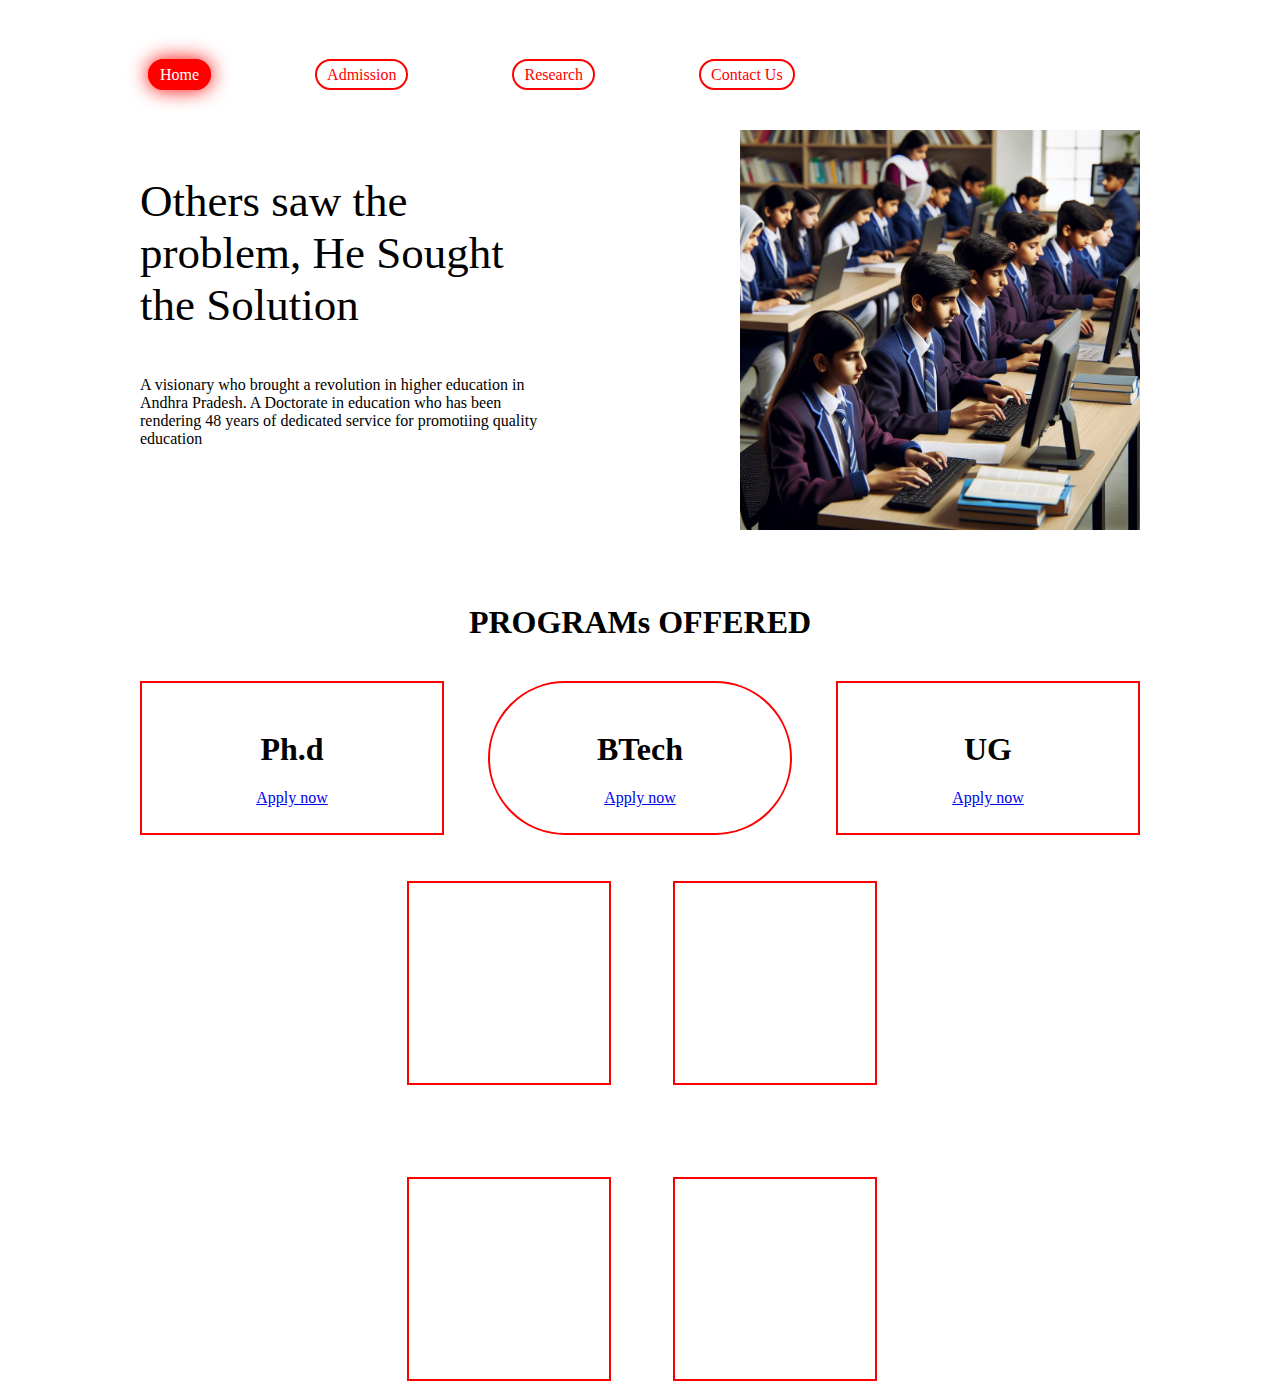
==== index.html @ 2175f824 "Add files via upload" ====
<!DOCTYPE html>
<html lang="en">
<head>
    <meta charset="UTF-8">
    <meta name="viewport" content="width=device-width, initial-scale=1.0">
    <link rel="stylesheet" href="index.css">
    <title>Home</title>
</head>
<body>
<nav>
    <div class="Nav">
        <ul>
    <li class="N1"><a class="n1" href="index.html">Home</a></li>
    <li class="N2"><a class="n2" href="admission.html">Admission</a></li>
    <li class="N3"><a class="n3" href="research.html">Research</a></li>
    <li class="N4"><a class="n4" href="contact_us.html">Contact Us</a></li>
</ul>
    </div>
</nav>
<div class="dc">
    <div class="d1">
        <div style="width: 400px;margin-right: 20px;">
            <p style="font-size: 45px;">Others saw the problem, He Sought the Solution</p>
            <p>A visionary who brought a revolution in higher education in Andhra Pradesh.
                 A Doctorate in education who has been rendering 48 years of dedicated service for promotiing quality education</p>

        </div>
        <div>
        <img  style="height: 400px;" src="image copy.png">

        </div>


    </div>
    <h1 class="po">PROGRAMs OFFERED</h1>
    <div class="d2" style="width: 1000px;height: 200px;">
        <div class="po1">
            <h1 class="course_name">Ph.d</h1>
            <a class="an" href="admission.html">Apply now</a>
        </div>
        <div class="po2">
            <h1 class="course_name">BTech </h1>
            <a class="an" href="admission.html">Apply now</a>
        </div>
        <div class="po3">
            <h1 class="course_name"> UG</h1>
            <a class="an" href="admission.html">Apply now</a>
        </div>

    </div>
    <div class="d3">
        <div class="d3_1">
            <img src="https://media.istockphoto.com/id/1332441775/photo/university-student-sitting-outside-on-steps-and-using-laptop.jpg?s=612x612&w=0&k=20&c=tvWe__0WlB0r4SgETU9f2VpFcuGUVgyXMxHkrVwsjpI=" alt="">

        </div>
        <div class="d3_2"> 
            <div class="d3_2_1"></div>
            <div class="d3_2_2"></div>
        </div>
        <div class="d3_3">
            <div class="d3_3_1"></div>
            <div class="d3_3_1"></div>
        </div>
        <div class="d3_4">
            <div></div>
            <div></div>
            <div></div>
        </div>


    </div>

</div>
</body>
</html>
---- index.css ----
.Nav{
    display: flex;
    justify-content: left;
    margin-top: 50px;
    margin-bottom: 30px;
}
.n1{
  color: white;
  text-decoration: none;

}
.Nav li{
    margin-left: 100px;
    border: red 2px solid;
    border-radius: 20px;
    padding: 5px 10px;
    transition: .3s ease-in-out;
    display: inline;
}
.n3,.n2,.n4{
    color: red;
    text-decoration: none;
}
.Nav li:hover{
    background-color: red;
    color: white;
    
    box-shadow: red 0 0 20px;
    transform:translateY(-3px);

}
.N1{
    background-color: red;
    color: white;
    scale:1.2;
    box-shadow: red 0 0 20px;
    transform:translateY(-3px);
  
}
.Nav li a:hover{
    color: white;
}
.dc{
    align-items: center;
    display: flex;
    flex-direction: column;
    margin:0px 50px;
}
.d1{
    display: flex;
    flex-direction: row;
    justify-content: space-between;
    width: 1000px;
}
.d2{
    display: flex;
    flex-direction: row;
    justify-content: space-between;
}
.po{
    margin-top: 70px;
    margin-bottom: 40px;
}
.po1,.po2,.po3{
    border:2px red solid; 
    width: 300px;
    height: 150px;
    transition: .3s ease-in-out;
    display:flex;
    justify-content: center;
    flex-direction: column;
    align-items: center;
   
}
.po2{
    border-radius: 400px;
}
.po1:hover,.po2:hover,.po3:hover{
    box-shadow: red 0 0 10px;
    scale: 1.02;
}
.d3{
    width: 1000px;
    display: flex;
    flex-direction: row;
    justify-content: space-between;
}
.d3_1,.d3_2,.d3_3,.d3_4{
    width: 200px;
    height: 500px;


}
.d3_2,.d3_3{
    display: flex;
    flex-direction: column;
    justify-content: space-between;

}
.d3_2_1,.d3_2_2,.d3_3_1,.d3_3_2{
    border: solid 2px red;
    width: 200px;
    height: 200px; 
}
.d3_1{
    overflow: hidden;
    display: flex;
    align-items: center;
    justify-content: center;
    
}
.d3_1 img{
    height: 100%;
    
    
    
}
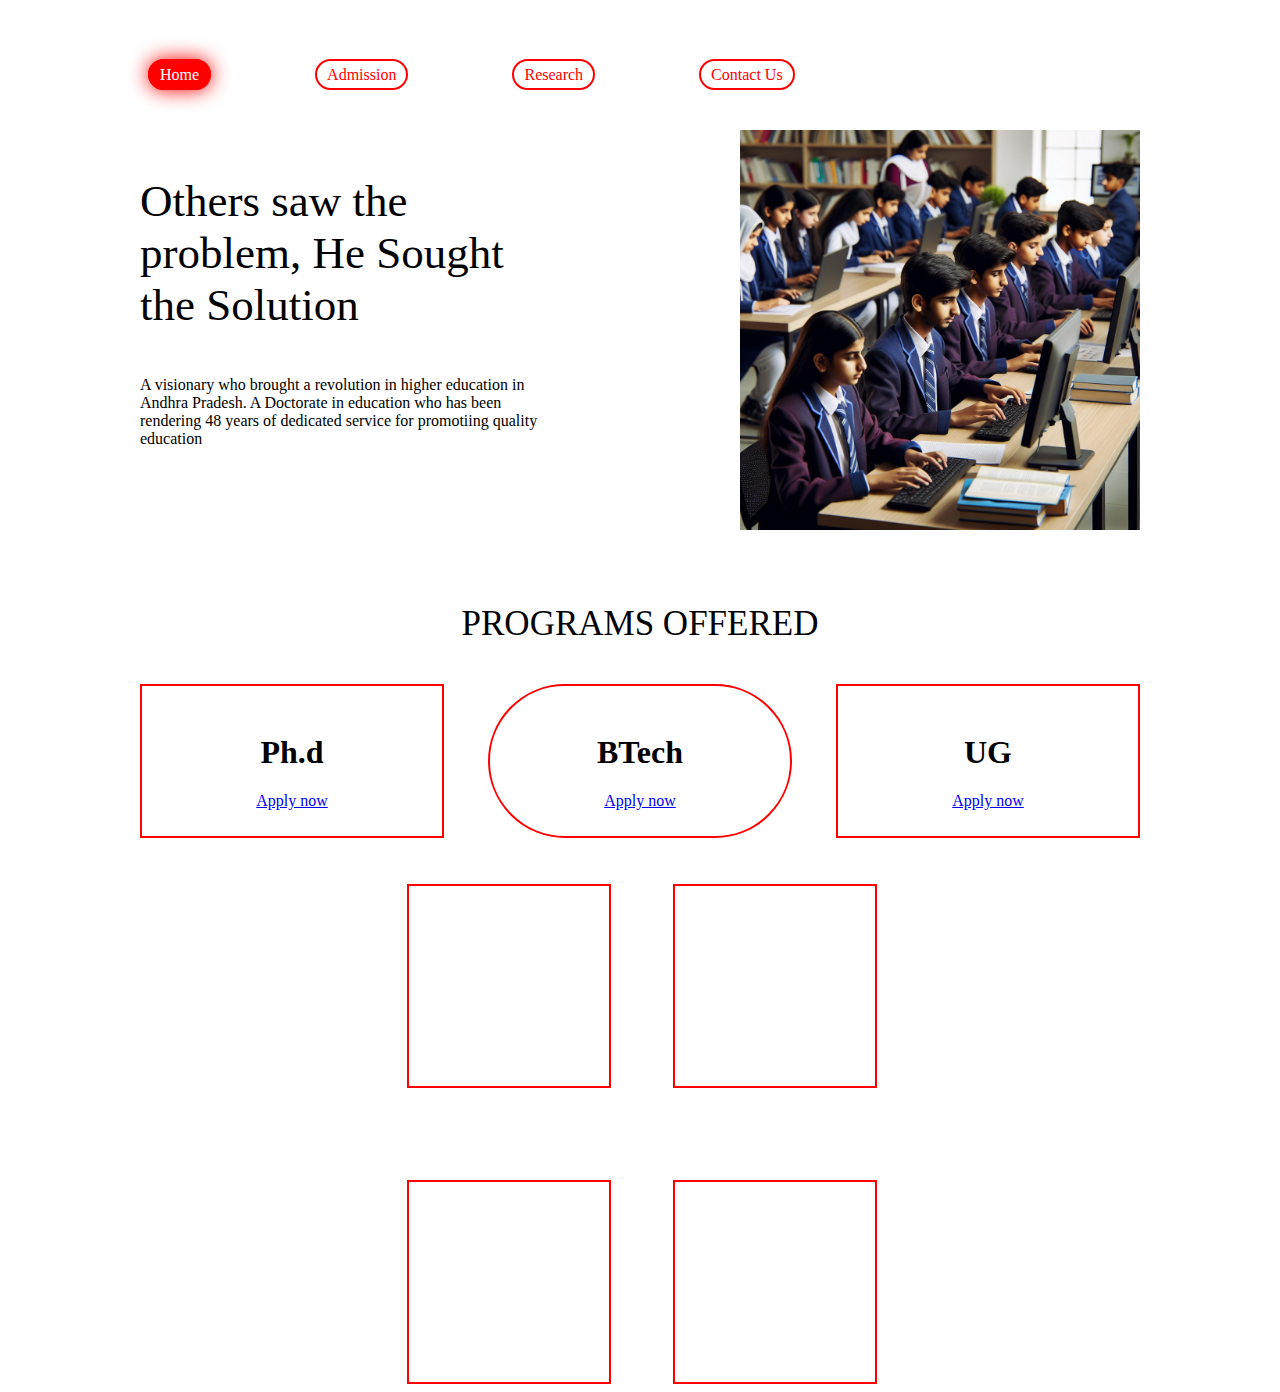
==== commit d929af4a: "smk" ====
--- a/index.html
+++ b/index.html
@@ -32,7 +32,7 @@
 
 
     </div>
-    <h1 class="po">PROGRAMs OFFERED</h1>
+    <p class="po" style="font-size: 35px;">PROGRAMS OFFERED</p>
     <div class="d2" style="width: 1000px;height: 200px;">
         <div class="po1">
             <h1 class="course_name">Ph.d</h1>
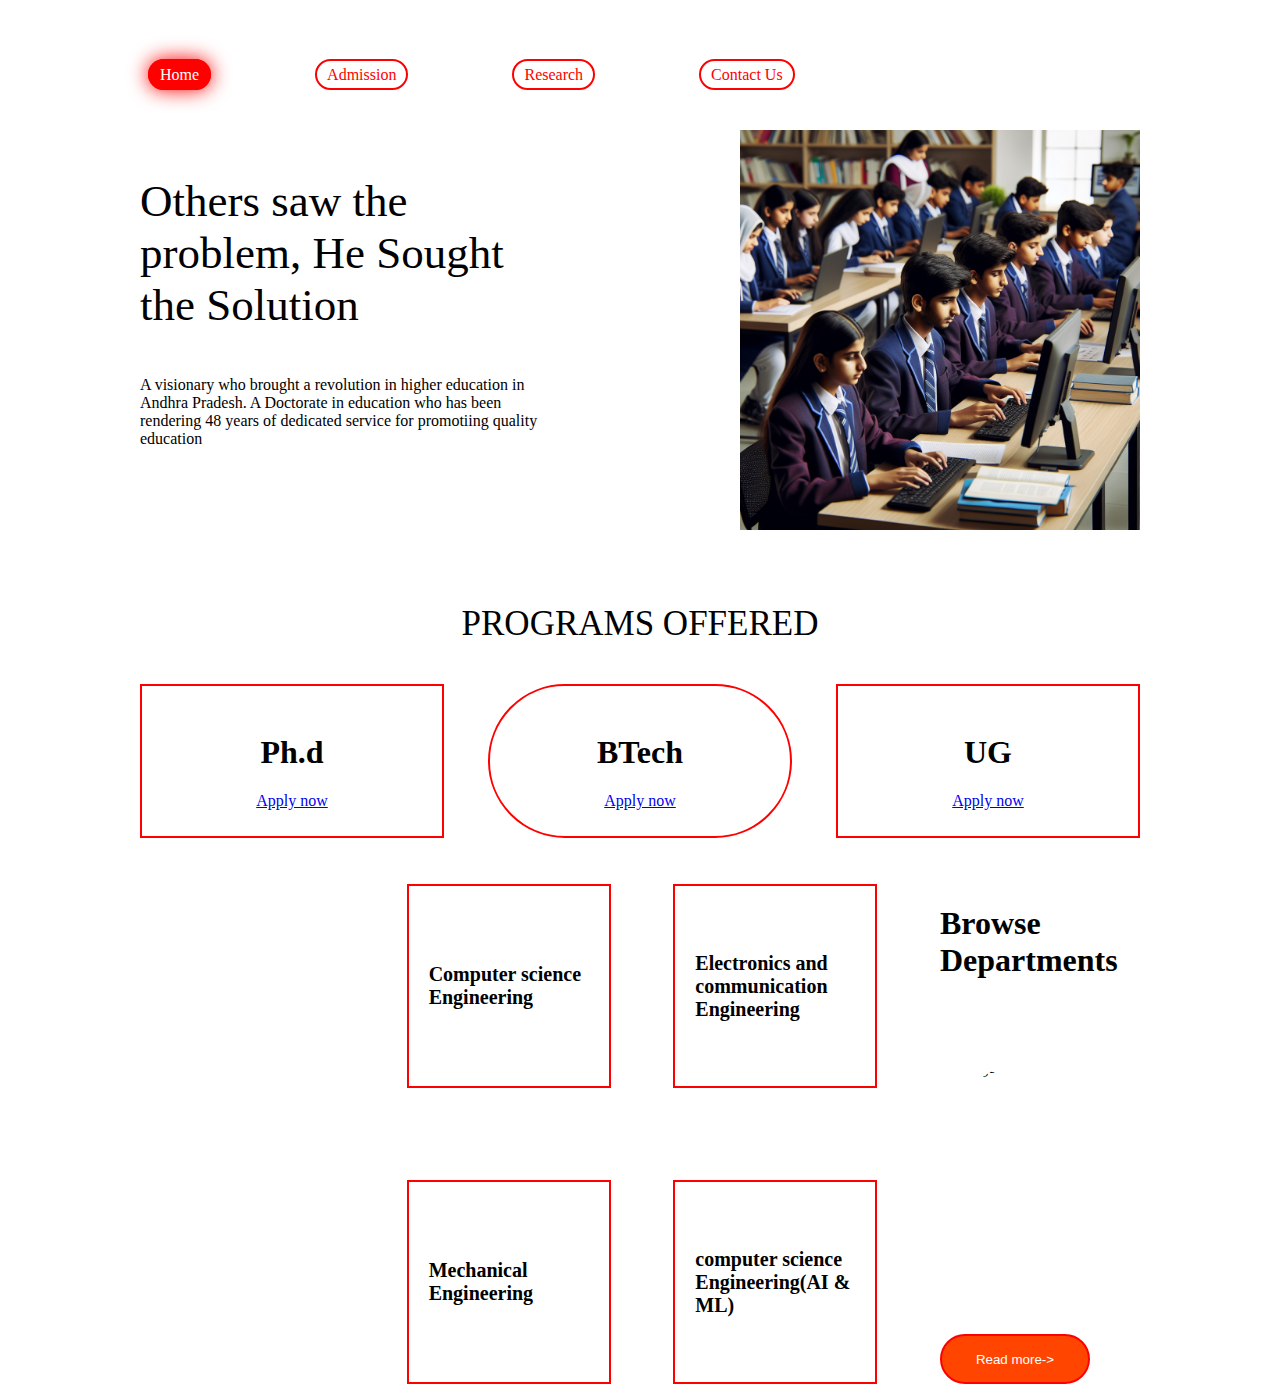
==== commit d9c3ae4f: "smk" ====
--- a/index.html
+++ b/index.html
@@ -54,17 +54,31 @@
 
         </div>
         <div class="d3_2"> 
-            <div class="d3_2_1"></div>
-            <div class="d3_2_2"></div>
+            <div class="d3_2_1">
+                <h2>Computer science Engineering</h2>
+            </div>
+            <div class="d3_2_2">
+                <h2>Mechanical Engineering</h2>
+            </div>
         </div>
         <div class="d3_3">
-            <div class="d3_3_1"></div>
-            <div class="d3_3_1"></div>
+            <div class="d3_3_1">
+                <h2>Electronics and communication Engineering</h2>
+            </div>
+            <div class="d3_3_1">
+                <h2>computer science Engineering(AI & ML)</h2>
+            </div>
         </div>
         <div class="d3_4">
-            <div></div>
-            <div></div>
-            <div></div>
+            <div class="d3_4_1">
+                <h1>Browse Departments</h1>
+            </div>
+            <div class="d3_4_2">
+                <img style="height: 300px;" src="https://vignan.ac.in/newvignan/assets/images/brws-img2.jpg" alt="image">
+            </div>
+            <div class="d3_4_3">
+                <button>Read more-></button>
+            </div>
         </div>
 
 
--- a/index.css
+++ b/index.css
@@ -111,7 +111,50 @@
 }
 .d3_1 img{
     height: 100%;
-    
-    
+}
+.d3_2 div,.d3_3 div{
+    display: flex;
+   
+    justify-content: center;
+    align-items: center;
+
+}
+.d3_2 div:hover,.d3_3 div:hover{
+    background-color: red;
+    color: white;
+}
+.d3_2 div h2,.d3_3 div h2{
+    font-size: 20px;
+    margin:0px 20px;
     
 }
+.d3_4{
+    display: flex;
+    flex-direction: column;
+    justify-content: space-between;
+}
+.d3_4_1{
+    height: 100px;
+
+}
+.d3_4_2{
+    height: 200px;
+    width: 200px;
+    border-radius: 100px;
+    overflow: hidden;
+    
+}
+.d3_4_3 button{
+    border-radius: 200px;
+    width: 150px;
+    height: 50px;
+    background-color: orangered;
+    color: white;
+    border: solid 2px red;
+}
+.d3_4_3 button:hover{
+    background-color: red;
+    color: white;
+    scale:1.02;
+    box-shadow: red 0 0 20px;
+}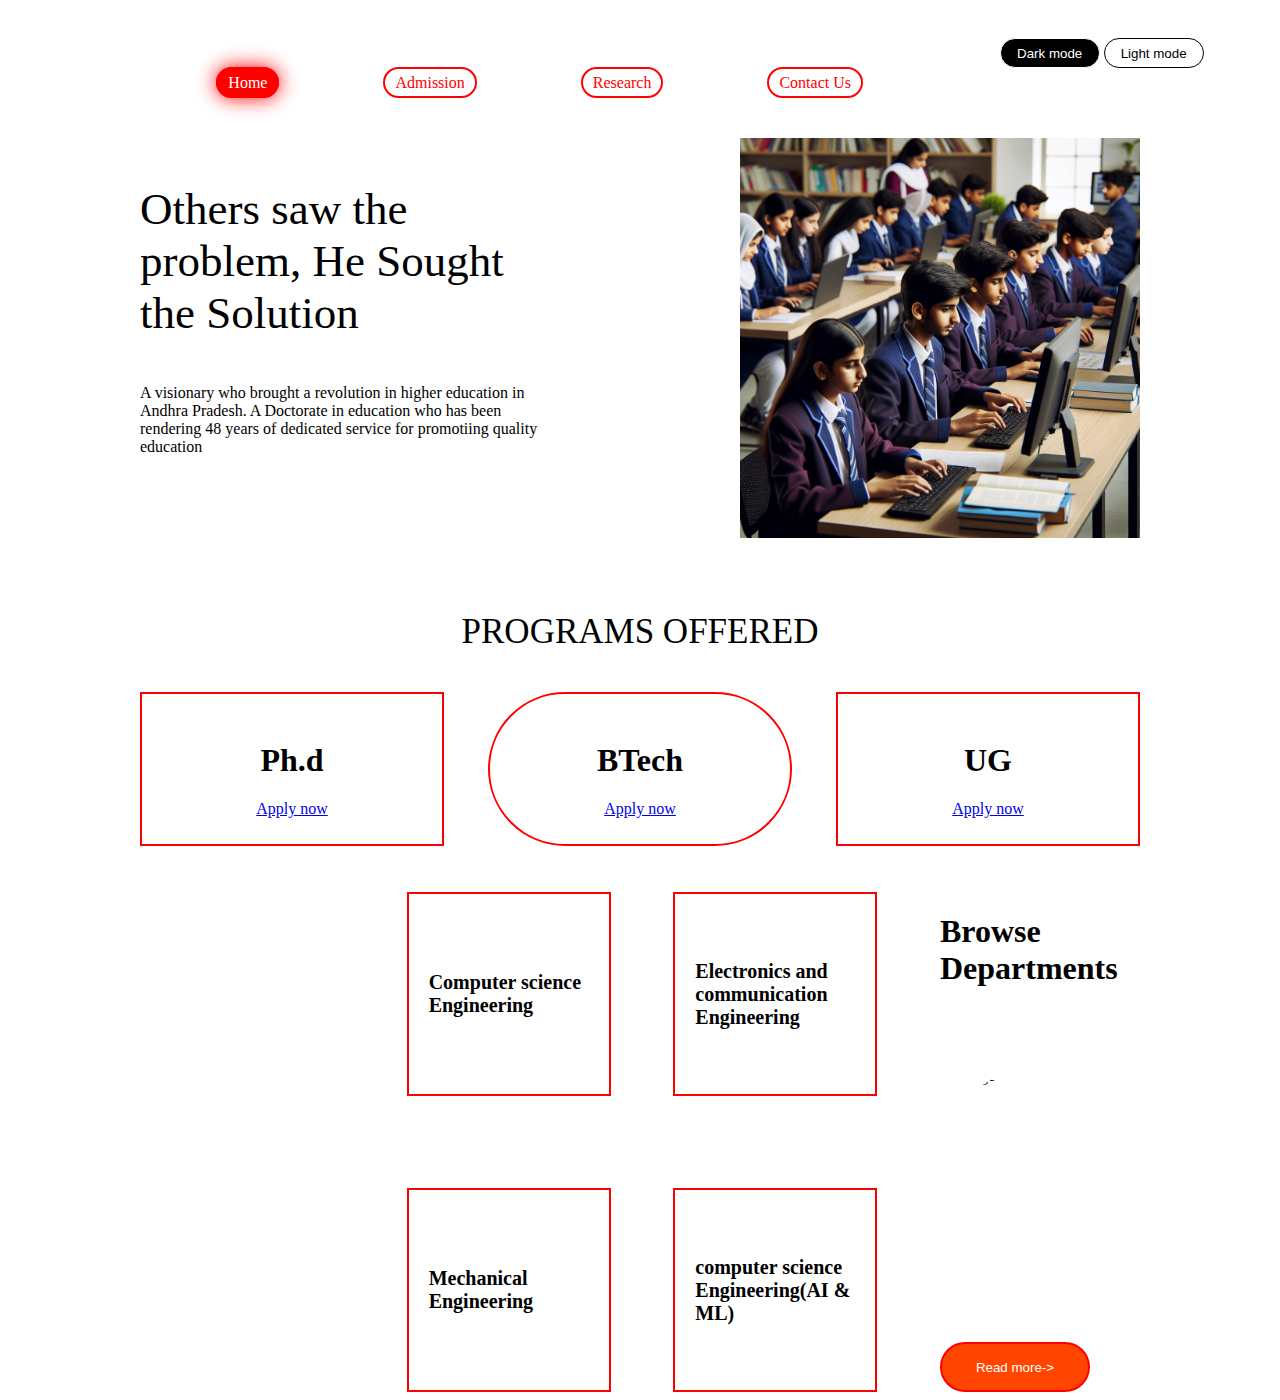
==== commit 7e07b9d6: "smk" ====
--- a/index.html
+++ b/index.html
@@ -4,10 +4,11 @@
     <meta charset="UTF-8">
     <meta name="viewport" content="width=device-width, initial-scale=1.0">
     <link rel="stylesheet" href="index.css">
+    <link rel="stylesheet" href="style.css">
     <title>Home</title>
 </head>
 <body>
-<nav>
+<nav class="nav">
     <div class="Nav">
         <ul>
     <li class="N1"><a class="n1" href="index.html">Home</a></li>
@@ -16,6 +17,22 @@
     <li class="N4"><a class="n4" href="contact_us.html">Contact Us</a></li>
 </ul>
     </div>
+    <div>
+        <button class="dl" onclick="darkMode()"> Dark mode</button>
+        <button class="ld" onclick="lightMode()">Light mode</button>
+      </div>
+      <script>
+        function darkMode(){
+          let element=document.body;
+          element.style.color="white"
+          element.style.backgroundColor="black"
+        }
+        function lightMode(){
+          let element=document.body;
+          element.style.color="black"
+          element.style.backgroundColor="white"
+        }
+      </script>
 </nav>
 <div class="dc">
     <div class="d1">
--- a/index.css
+++ b/index.css
@@ -140,7 +140,7 @@
 .d3_4_2{
     height: 200px;
     width: 200px;
-    border-radius: 100px;
+    border-radius: 101px;
     overflow: hidden;
     
 }
--- a/style.css
+++ b/style.css
@@ -0,0 +1,22 @@
+.dl{
+background-color: black;
+color: white;
+border-radius: 50px;
+border: solid white 1px;
+width: 100px;
+height: 30px;
+margin-top: 30px;
+}
+.ld{
+    background-color: rgb(255, 255, 255);
+    color: rgb(0, 0, 0);
+    border-radius: 50px;
+    border: solid rgb(0, 0, 0) 1px;
+    width: 100px;
+height: 30px;
+margin-top: 30px;
+}
+.nav{
+    display: flex;
+    justify-content: space-around;
+}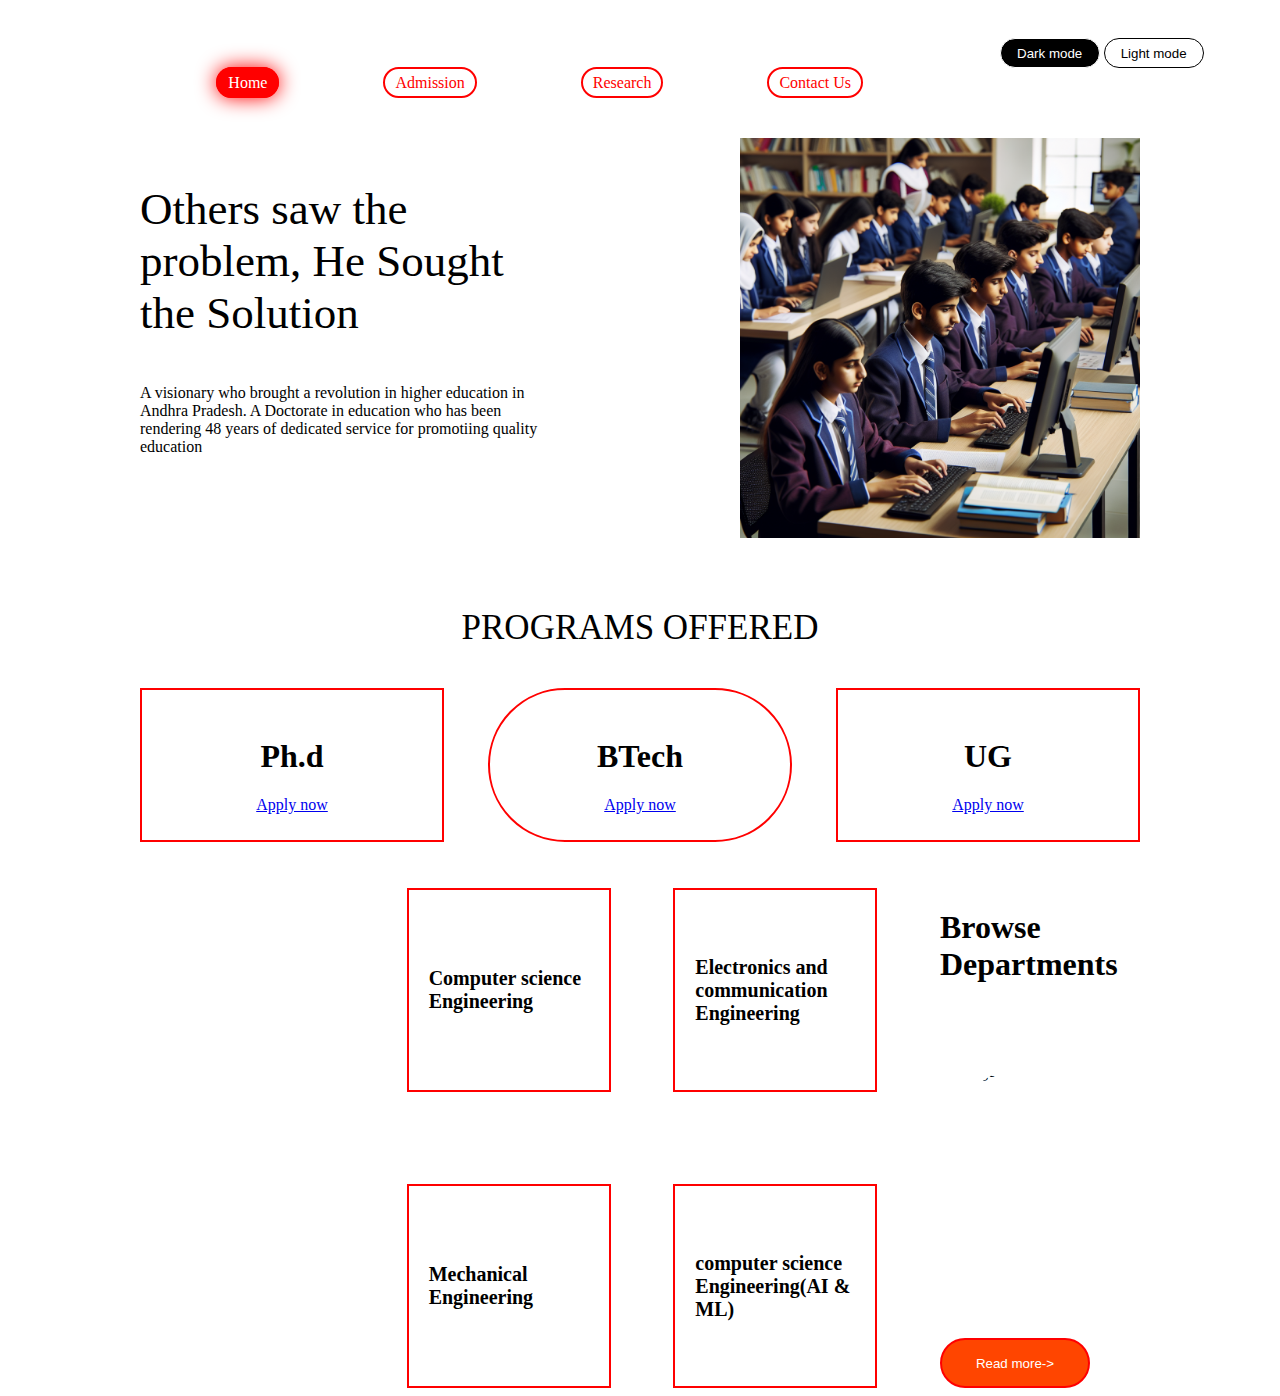
==== commit 7152500c: "smk" ====
--- a/index.html
+++ b/index.html
@@ -34,7 +34,9 @@
         }
       </script>
 </nav>
+
 <div class="dc">
+   
     <div class="d1">
         <div style="width: 400px;margin-right: 20px;">
             <p style="font-size: 45px;">Others saw the problem, He Sought the Solution</p>
@@ -42,8 +44,7 @@
                  A Doctorate in education who has been rendering 48 years of dedicated service for promotiing quality education</p>
 
         </div>
-        <div>
-        <img  style="height: 400px;" src="image copy.png">
+        <div class="sl">
 
         </div>
 
--- a/index.css
+++ b/index.css
@@ -52,6 +52,27 @@
     justify-content: space-between;
     width: 1000px;
 }
+.sl{
+    background-image: url("image copy.png");
+    background-size: cover;
+    background-repeat: no-repeat;  
+    background-position: center;
+    height: 400px;
+    width: 400px;
+    animation: animate infinite 10s ease-out;
+}
+@keyframes animate{
+    33%{
+        background-image: url("360_F_388979227_lKgqMJPO5ExItAuN4tuwyPeiknwrR7t2.jpg");
+    }
+    66%{
+        background-image: url("6568e143bfb754040027326a_Indian Student Mobility in 2023.jpg");
+    }
+    99%{
+        background-image: url("image copy.png")
+    }
+}
+
 .d2{
     display: flex;
     flex-direction: row;
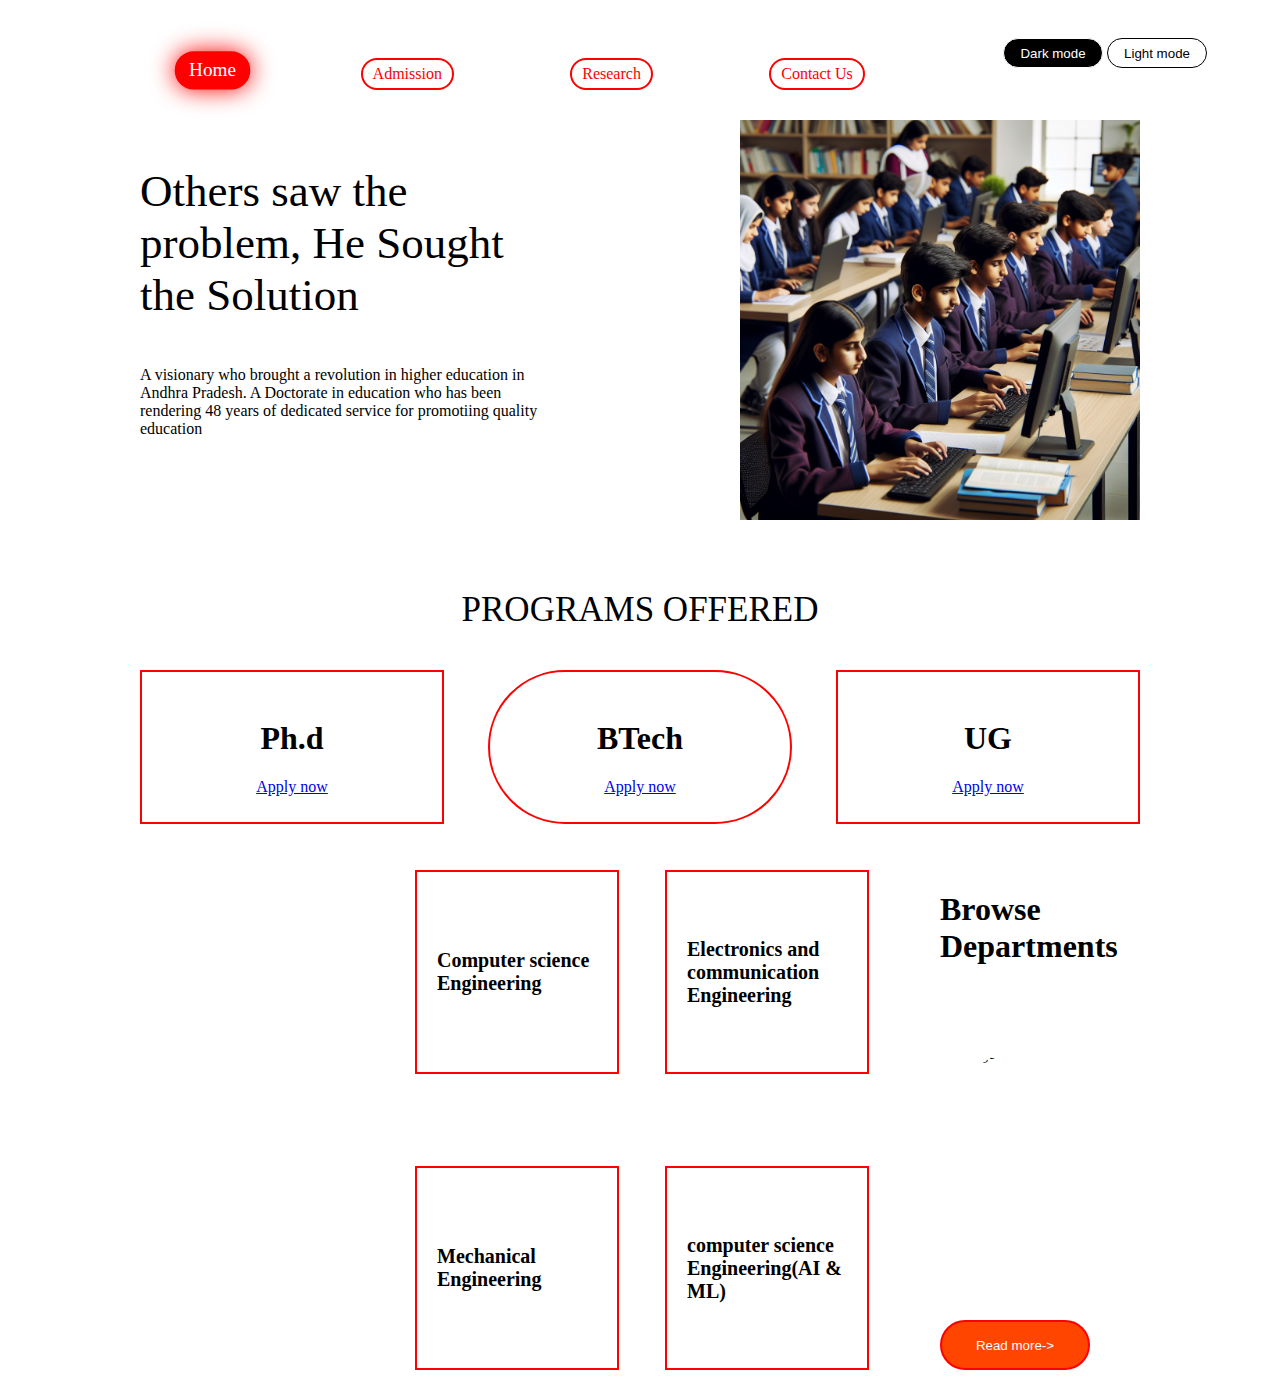
==== commit 420a177f: "smk" ====
--- a/index.html
+++ b/index.html
@@ -10,12 +10,11 @@
 <body>
 <nav class="nav">
     <div class="Nav">
-        <ul>
-    <li class="N1"><a class="n1" href="index.html">Home</a></li>
-    <li class="N2"><a class="n2" href="admission.html">Admission</a></li>
-    <li class="N3"><a class="n3" href="research.html">Research</a></li>
-    <li class="N4"><a class="n4" href="contact_us.html">Contact Us</a></li>
-</ul>
+        
+    <div class="N1"><a class="n1" href="index.html">Home</a></div>
+    <div class="N2"><a class="n2" href="admission.html">Admission</a></div>
+    <div class="N3"><a class="n3" href="research.html">Research</a></div>
+    <div class="N4"><a class="n4" href="contact_us.html">Contact Us</a></div>
     </div>
     <div>
         <button class="dl" onclick="darkMode()"> Dark mode</button>
@@ -51,7 +50,7 @@
 
     </div>
     <p class="po" style="font-size: 35px;">PROGRAMS OFFERED</p>
-    <div class="d2" style="width: 1000px;height: 200px;">
+    <div class="d2" >
         <div class="po1">
             <h1 class="course_name">Ph.d</h1>
             <a class="an" href="admission.html">Apply now</a>
@@ -67,6 +66,7 @@
 
     </div>
     <div class="d3">
+        <div style="display: flex; justify-content: space-between; width: 475px; margin-bottom: 20px;">
         <div class="d3_1">
             <img src="https://media.istockphoto.com/id/1332441775/photo/university-student-sitting-outside-on-steps-and-using-laptop.jpg?s=612x612&w=0&k=20&c=tvWe__0WlB0r4SgETU9f2VpFcuGUVgyXMxHkrVwsjpI=" alt="">
 
@@ -79,6 +79,8 @@
                 <h2>Mechanical Engineering</h2>
             </div>
         </div>
+    </div>
+    <div style="display: flex; justify-content: space-between; width: 475px;">
         <div class="d3_3">
             <div class="d3_3_1">
                 <h2>Electronics and communication Engineering</h2>
@@ -98,6 +100,7 @@
                 <button>Read more-></button>
             </div>
         </div>
+    </div>
 
 
     </div>
--- a/index.css
+++ b/index.css
@@ -1,45 +1,4 @@
-.Nav{
-    display: flex;
-    justify-content: left;
-    margin-top: 50px;
-    margin-bottom: 30px;
-}
-.n1{
-  color: white;
-  text-decoration: none;
 
-}
-.Nav li{
-    margin-left: 100px;
-    border: red 2px solid;
-    border-radius: 20px;
-    padding: 5px 10px;
-    transition: .3s ease-in-out;
-    display: inline;
-}
-.n3,.n2,.n4{
-    color: red;
-    text-decoration: none;
-}
-.Nav li:hover{
-    background-color: red;
-    color: white;
-    
-    box-shadow: red 0 0 20px;
-    transform:translateY(-3px);
-
-}
-.N1{
-    background-color: red;
-    color: white;
-    scale:1.2;
-    box-shadow: red 0 0 20px;
-    transform:translateY(-3px);
-  
-}
-.Nav li a:hover{
-    color: white;
-}
 .dc{
     align-items: center;
     display: flex;
@@ -77,6 +36,8 @@
     display: flex;
     flex-direction: row;
     justify-content: space-between;
+    width: 1000px;
+    height: 200px;
 }
 .po{
     margin-top: 70px;
@@ -178,4 +139,22 @@
     color: white;
     scale:1.02;
     box-shadow: red 0 0 20px;
+}
+@media (max-width:1000px){
+    .d1{
+        flex-direction: column;
+        align-items: center;
+    }
+    .d2{
+        flex-direction:column;
+        align-items: center;
+        height: 600px;
+        margin-bottom: 20px;
+    }
+    .d3{
+        flex-direction: column;
+        align-items: center;
+        width: 500px;
+    }
+
 }--- a/style.css
+++ b/style.css
@@ -19,4 +19,59 @@
 .nav{
     display: flex;
     justify-content: space-around;
+}
+.Nav{
+    display: flex;
+    justify-content: space-around;
+    margin-top: 50px;
+    margin-bottom: 30px;
+    width: 800px;
+}
+.n1{
+  color: white;
+  text-decoration: none;
+
+}
+.Nav div{
+    margin-left: 100px;
+    border: red 2px solid;
+    border-radius: 20px;
+    padding: 5px 10px;
+    transition: .3s ease-in-out;
+    
+}
+.n3,.n2,.n4{
+    color: red;
+    text-decoration: none;
+}
+.Nav div:hover{
+    background-color: red;
+    color: white;
+    
+    box-shadow: red 0 0 20px;
+    transform:translateY(-3px);
+
+}
+.N1{
+    background-color: red;
+    color: white;
+    scale:1.2;
+    box-shadow: red 0 0 20px;
+    transform:translateY(-3px);
+  
+}
+.Nav li a:hover{
+    color: white;
+}
+@media(max-width:1000px){
+    .Nav{
+        display: grid;
+        grid-template-rows: auto auto;
+
+    }
+    .Nav div{
+        margin: 10px 0px;
+    }
+    
+    
 }